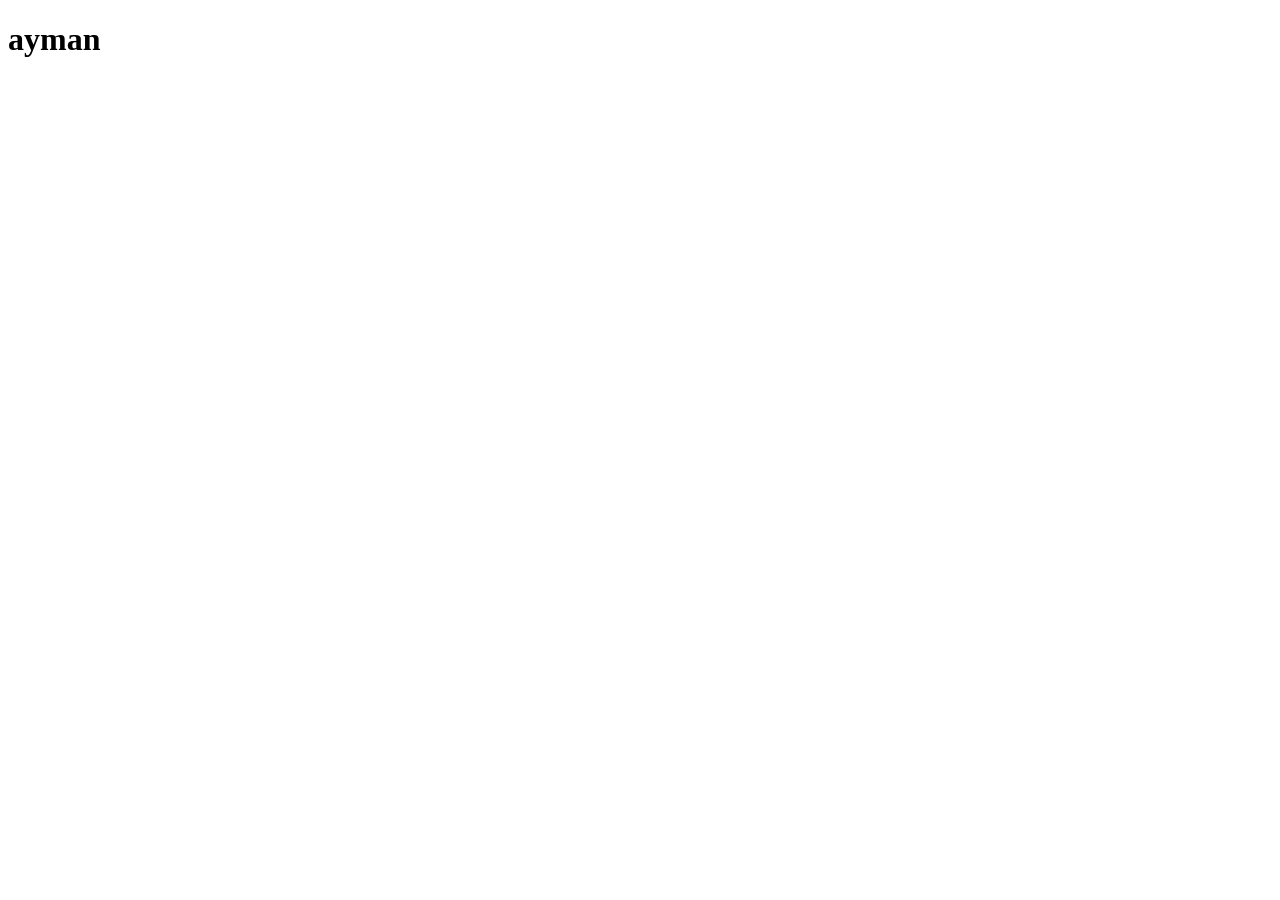
==== index.html @ b2606b6c "first commit" ====
<!DOCTYPE html>
<html lang="en">
<head>
    <meta charset="UTF-8">
    <meta name="viewport" content="width=device-width, initial-scale=1.0">
    <title>DEVCONF</title>
</head>
<body>
    <h1>ayman</h1>
</body>
</html>
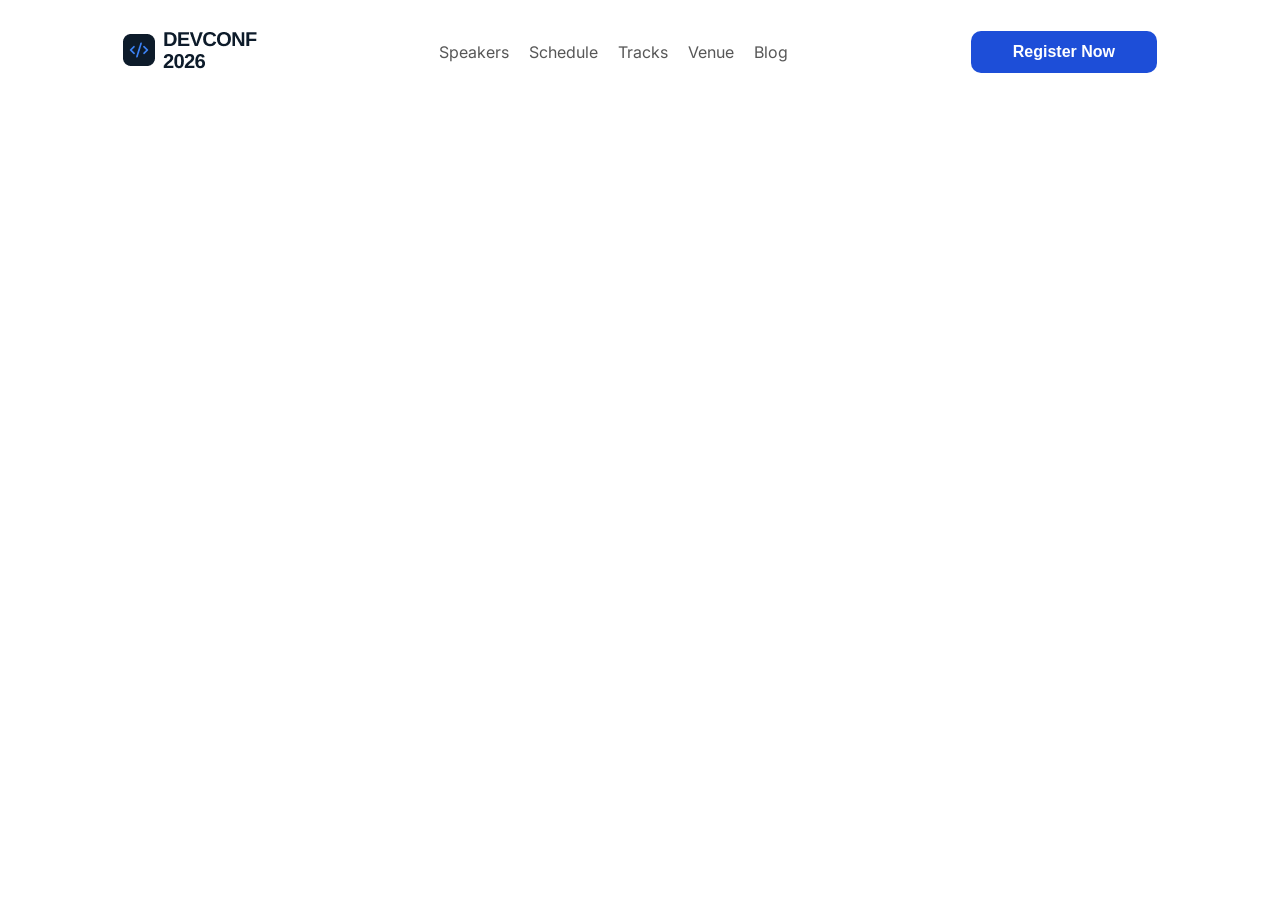
==== commit c53b1130: "completed nav bar" ====
--- a/index.html
+++ b/index.html
@@ -3,9 +3,32 @@
 <head>
     <meta charset="UTF-8">
     <meta name="viewport" content="width=device-width, initial-scale=1.0">
+    <link rel="preconnect" href="https://fonts.googleapis.com">
+    <link rel="preconnect" href="https://fonts.gstatic.com" crossorigin>
+    <link href="https://fonts.googleapis.com/css2?family=Inter:ital,opsz,wght@0,14..32,100..900;1,14..32,100..900&display=swap" rel="stylesheet">
+    <link rel="stylesheet" href="styles.css">
     <title>DEVCONF</title>
 </head>
-<body>
-    <h1>ayman</h1>
+<body class="inter">
+    <header>
+        <!-- Nav bar -->
+        <section>
+            <div class="navbar-size">
+                <div class="nav-logo">
+                    <img src="assets/logo.png" alt="logo">
+                </div>
+                <div class="navbar-options">
+                    <a href="">Speakers</a>
+                    <a href="">Schedule</a>
+                    <a href="">Tracks</a>
+                    <a href="">Venue</a>
+                    <a href="">Blog</a>
+                </div>
+                <div class="">
+                    <button class="register">Register Now</button>
+                </div>
+            </div>
+        </section>
+    </header>
 </body>
 </html>
--- a/styles.css
+++ b/styles.css
@@ -0,0 +1,35 @@
+.inter {
+  font-family: "Inter", sans-serif;
+  font-optical-sizing: auto;
+  font-weight: weight;
+  font-style: normal;
+}
+
+.navbar-size {
+    display: flex;
+    justify-content: space-between;
+    align-items: center;
+    text-align: center;
+    padding: 20px 115px;
+}
+
+.navbar-options{
+    display: flex;
+}
+
+.navbar-options a{
+    text-decoration: none;
+    padding: 0px 10px;
+    color: #575757;
+    font-size: 16px;
+}
+
+.register {
+    background-color: #1D4ED8;
+    padding: 12px 42px;
+    border: none;
+    border-radius: 10px;
+    color: white;
+    font-weight: bold;
+    font-size: 16px;
+}
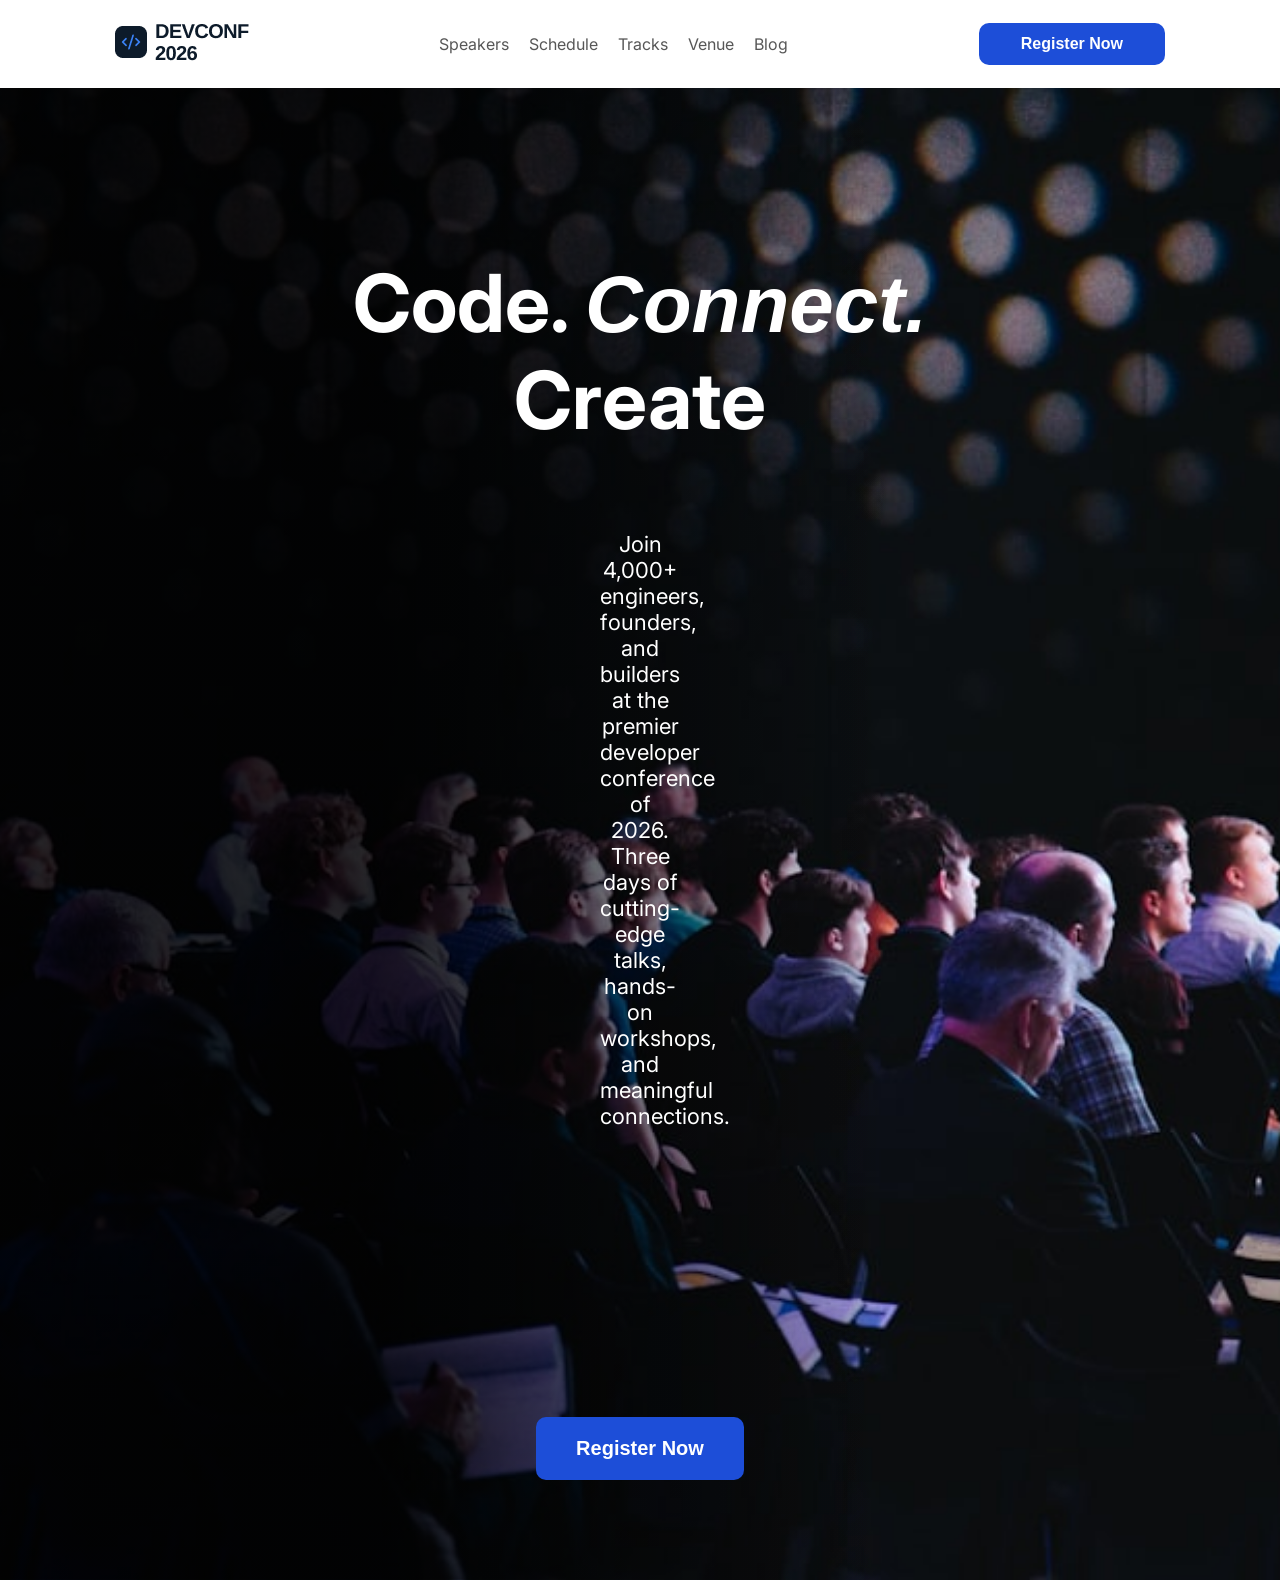
==== commit ecfc30a3: "completed hero section" ====
--- a/index.html
+++ b/index.html
@@ -29,6 +29,17 @@
                 </div>
             </div>
         </section>
+        <!-- Nav bar -->
+
+        <!-- Hero section -->
+        <section class="hero-section">
+            <div class="">
+                <h1 class="hero-title">Code. <span style="font-style: italic;">Connect.</span> Create</h1>
+                <p class="hero-des">Join 4,000+ engineers, founders, and builders at the premier developer conference of 2026. Three days of cutting-edge talks, hands-on workshops, and meaningful connections.</p>
+                <button class="hero-button">Register Now</button>
+            </div>
+        </section>
+        <!-- Hero section -->
     </header>
 </body>
 </html>
--- a/styles.css
+++ b/styles.css
@@ -5,6 +5,17 @@
   font-style: normal;
 }
 
+* {
+    box-sizing: border-box;
+}
+
+body {
+  margin: 0;
+  padding: 0;
+  width: 100%;
+}
+
+/* Nav bar */
 .navbar-size {
     display: flex;
     justify-content: space-between;
@@ -32,4 +43,40 @@
     color: white;
     font-weight: bold;
     font-size: 16px;
-}+}
+/* Nav bar */
+
+/* Hero Section */
+.hero-section {
+    background: linear-gradient(to right,rgba(0, 0, 0, 0.6) 30% , rgba(0, 0 , 0 ,0) 70%),linear-gradient(90deg,rgba(0, 0, 0, 0.6) 30%,rgba(0, 0, 0, 0) 70%), url(/assets/banner.jpg);
+    background-position: center;
+    background-repeat: no-repeat;
+    background-size: cover;
+    text-align: center;
+    padding: 100px 350px;
+}
+
+.hero-title{
+    font-weight: bold;
+    font-size: 80px;
+    color: white;
+}
+
+.hero-des {
+    font-size: 22px;
+    padding: 16px 250px;
+    color: white;
+}
+
+.hero-button{
+    margin-top: 250px;
+    padding: 20px 40px;
+    background-color: #1D4ED8;
+    border: none;
+    border-radius: 10px;
+    color: white;
+    font-weight: bold;
+    font-size: 20px;
+}
+
+/* Hero Section */
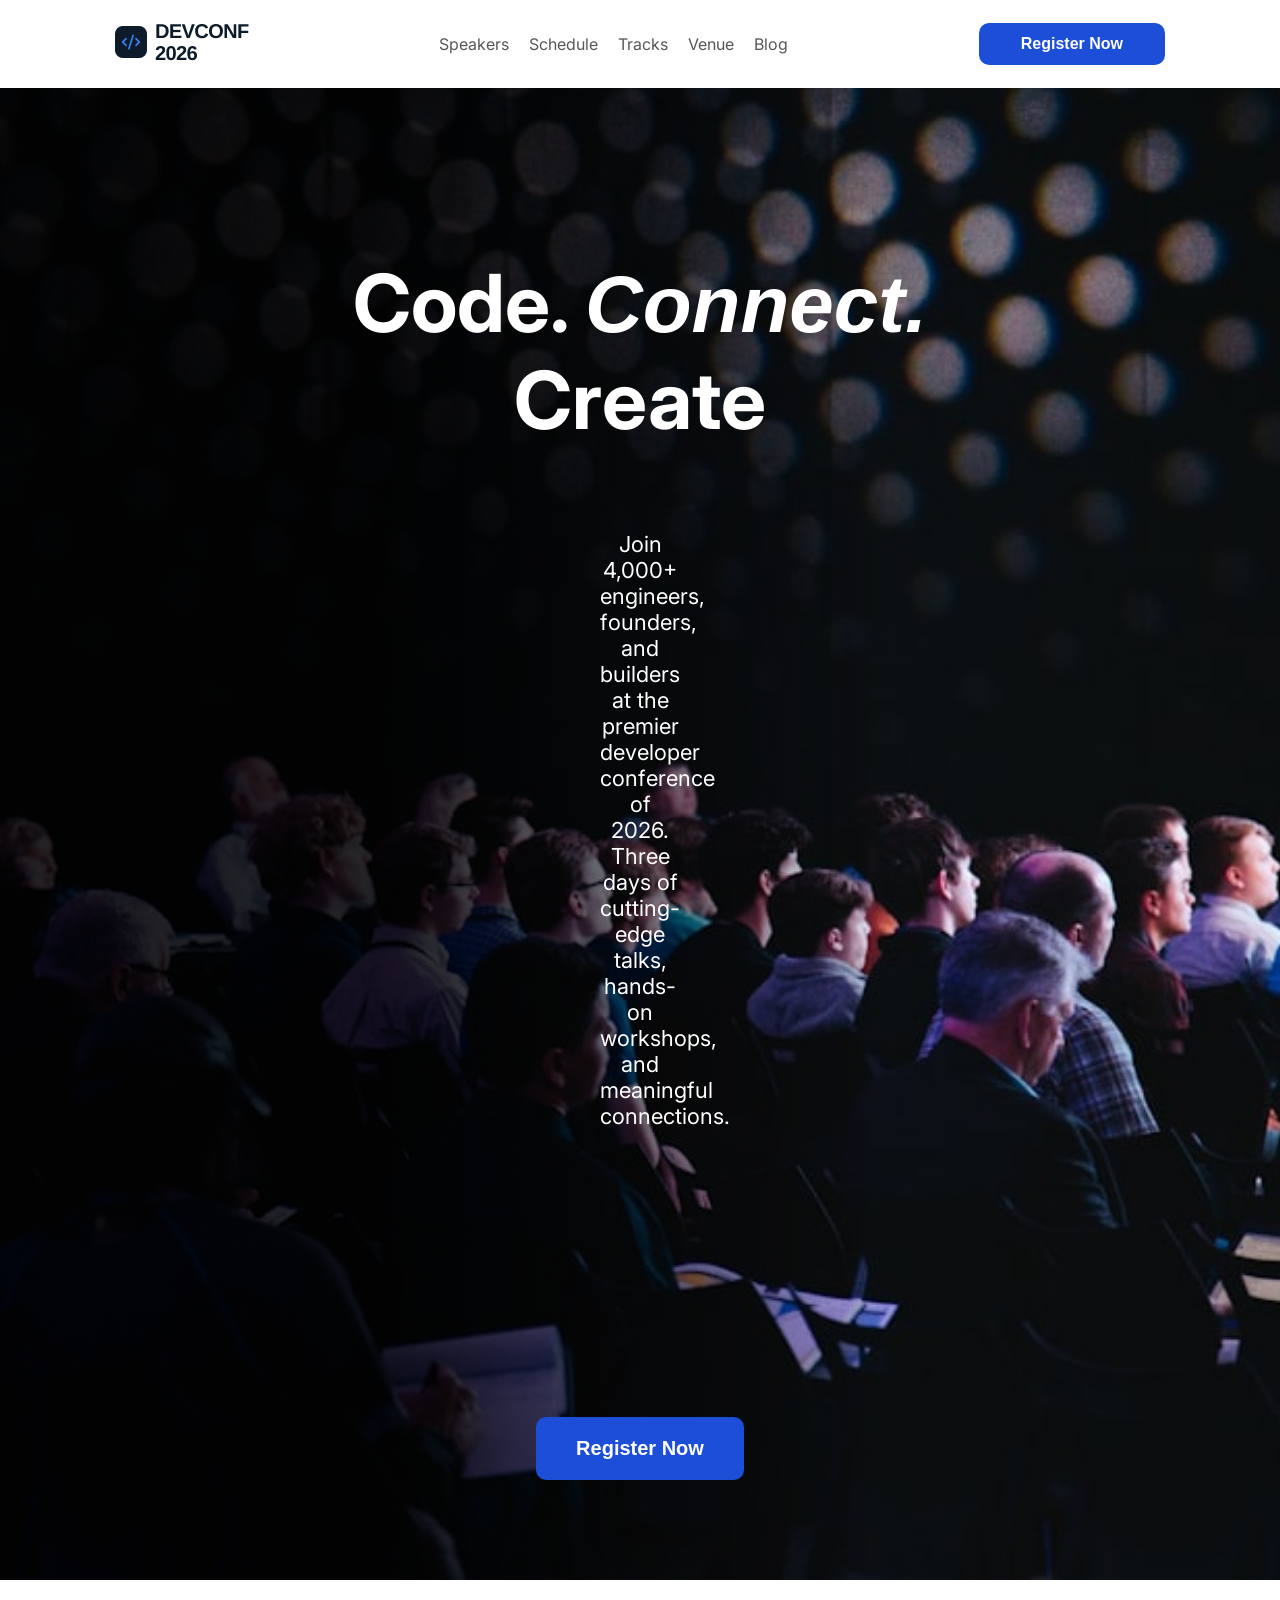
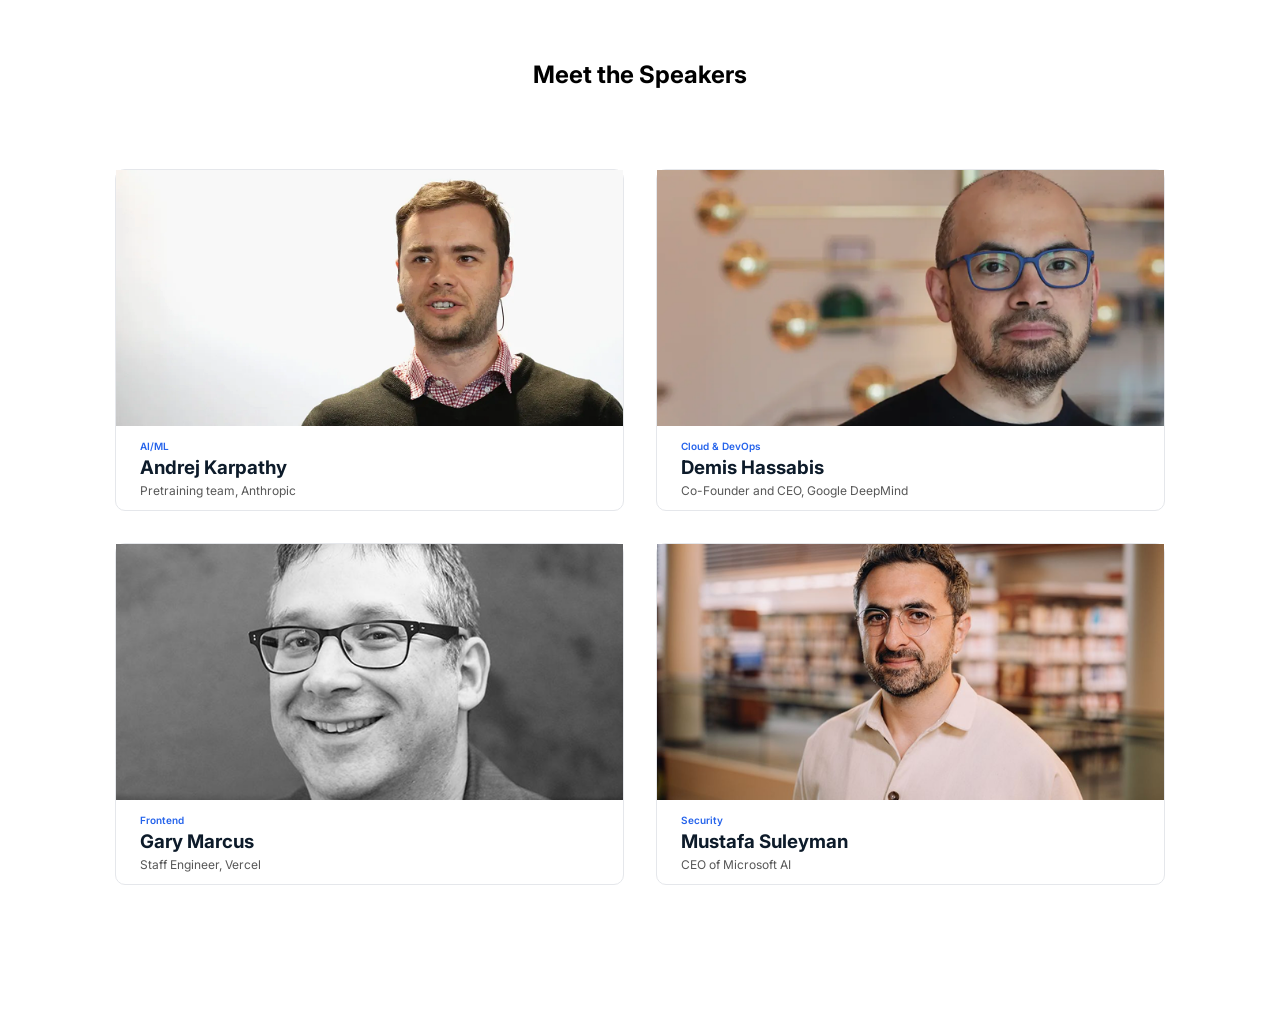
==== commit c36d3d89: "completed speaker card section" ====
--- a/index.html
+++ b/index.html
@@ -41,5 +41,51 @@
         </section>
         <!-- Hero section -->
     </header>
+
+    <main>
+        <!-- Speaker section -->
+        <section class="speaker-section">
+            <h1 class="speaker-title">Meet the Speakers</h1>
+            <div class="speaker-cards">
+                <div class="speaker-card">
+                    <div class="speaker-img"><img src="assets/andrej.png" alt="">
+                    </div>
+                    <div class="speaker-card-info">
+                        <p class="job-title">AI/ML</p>
+                        <h3 class="speaker-name">Andrej Karpathy</h3>
+                        <p class="job-des">Pretraining team, Anthropic</p>
+                    </div>
+                </div>
+                <div class="speaker-card">
+                    <div class="speaker-img"><img src="assets/demis.png" alt="">
+                    </div>
+                    <div class="speaker-card-info">
+                        <p class="job-title">Cloud & DevOps</p>
+                        <h3 class="speaker-name">Demis Hassabis</h3>
+                        <p class="job-des">Co-Founder and CEO, Google DeepMind</p>
+                    </div>
+                </div>
+                <div class="speaker-card">
+                    <div class="speaker-img"><img src="assets/gary.png" alt="">
+                    </div>
+                    <div class="speaker-card-info">
+                        <p class="job-title">Frontend</p>
+                        <h3 class="speaker-name">Gary Marcus</h3>
+                        <p class="job-des">Staff Engineer, Vercel</p>
+                    </div>
+                </div>
+                <div class="speaker-card">
+                    <div class="speaker-img"><img src="assets/mustafa.png" alt="">
+                    </div>
+                    <div class="speaker-card-info">
+                        <p class="job-title">Security</p>
+                        <h3 class="speaker-name">Mustafa Suleyman</h3>
+                        <p class="job-des">CEO of Microsoft AI</p>
+                    </div>
+                </div>
+            </div>
+        </section>
+        <!-- Speaker section -->
+    </main>
 </body>
 </html>
--- a/styles.css
+++ b/styles.css
@@ -78,5 +78,57 @@
     font-weight: bold;
     font-size: 20px;
 }
+/* Hero Section */
 
-/* Hero Section */+/* Speaker Section */
+.speaker-section {
+    padding: 0 55px;
+    margin-bottom: 130px;
+}
+
+.speaker-title{
+    text-align: center;
+    margin: 80px 0px;
+}
+
+.speaker-cards {
+    padding: 0 60px;
+    display: grid;
+    grid-template-columns: repeat(2, minmax(0,3fr));
+    gap: 32px;
+}
+
+.speaker-card {
+    border-radius: 10px;
+    border: 1px solid #E5E7EB;
+}
+
+.speaker-img img {
+    width: 100%;
+}
+
+.speaker-card-info {
+    padding-left: 24px;
+    margin-bottom: 12px;
+}
+
+.job-title {
+    margin-bottom: 0;
+    color: #2563EB;
+    font-size: 10px;
+    font-weight: 600;
+}
+
+.speaker-name {
+    color: #0D1B2A;
+    margin: 4px 0;
+}
+
+.job-des{
+    margin: 0;
+    color: #575757;
+    font-size: 12px;
+}
+
+
+/* Speaker Section */
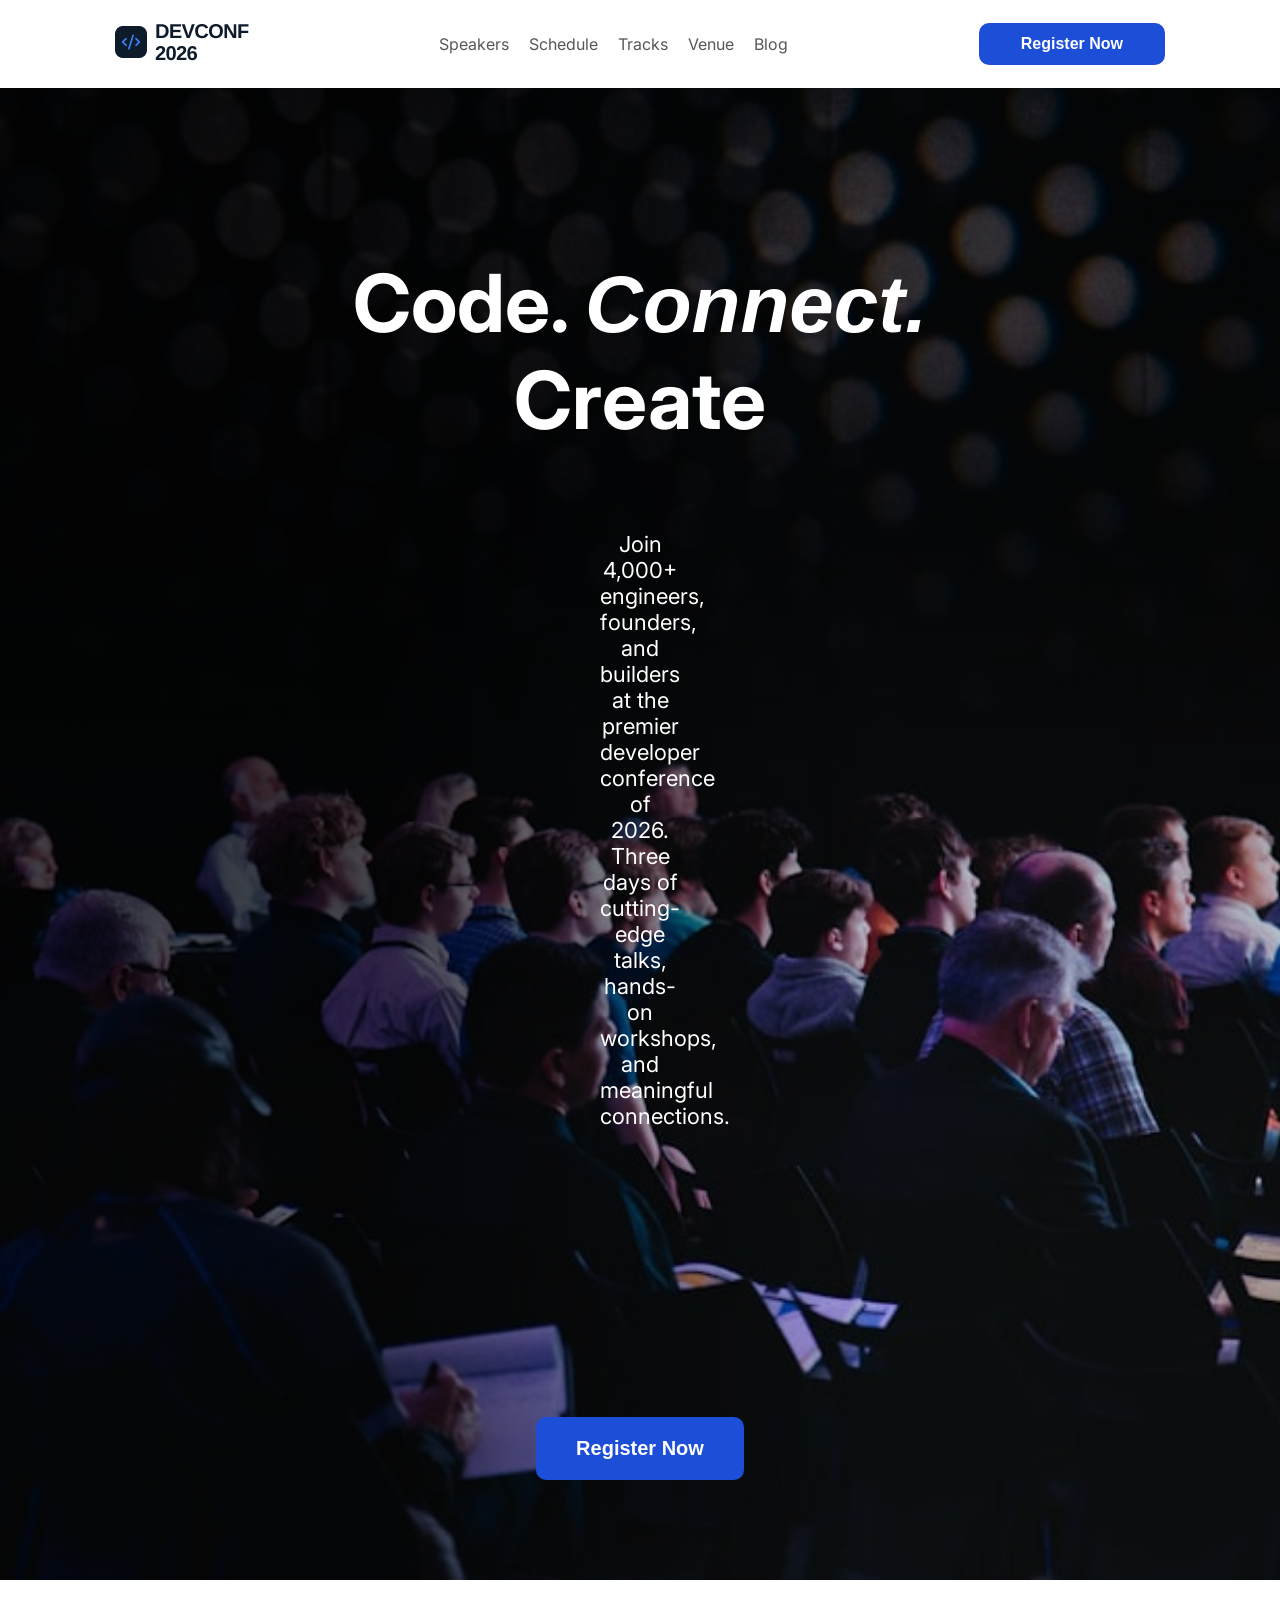
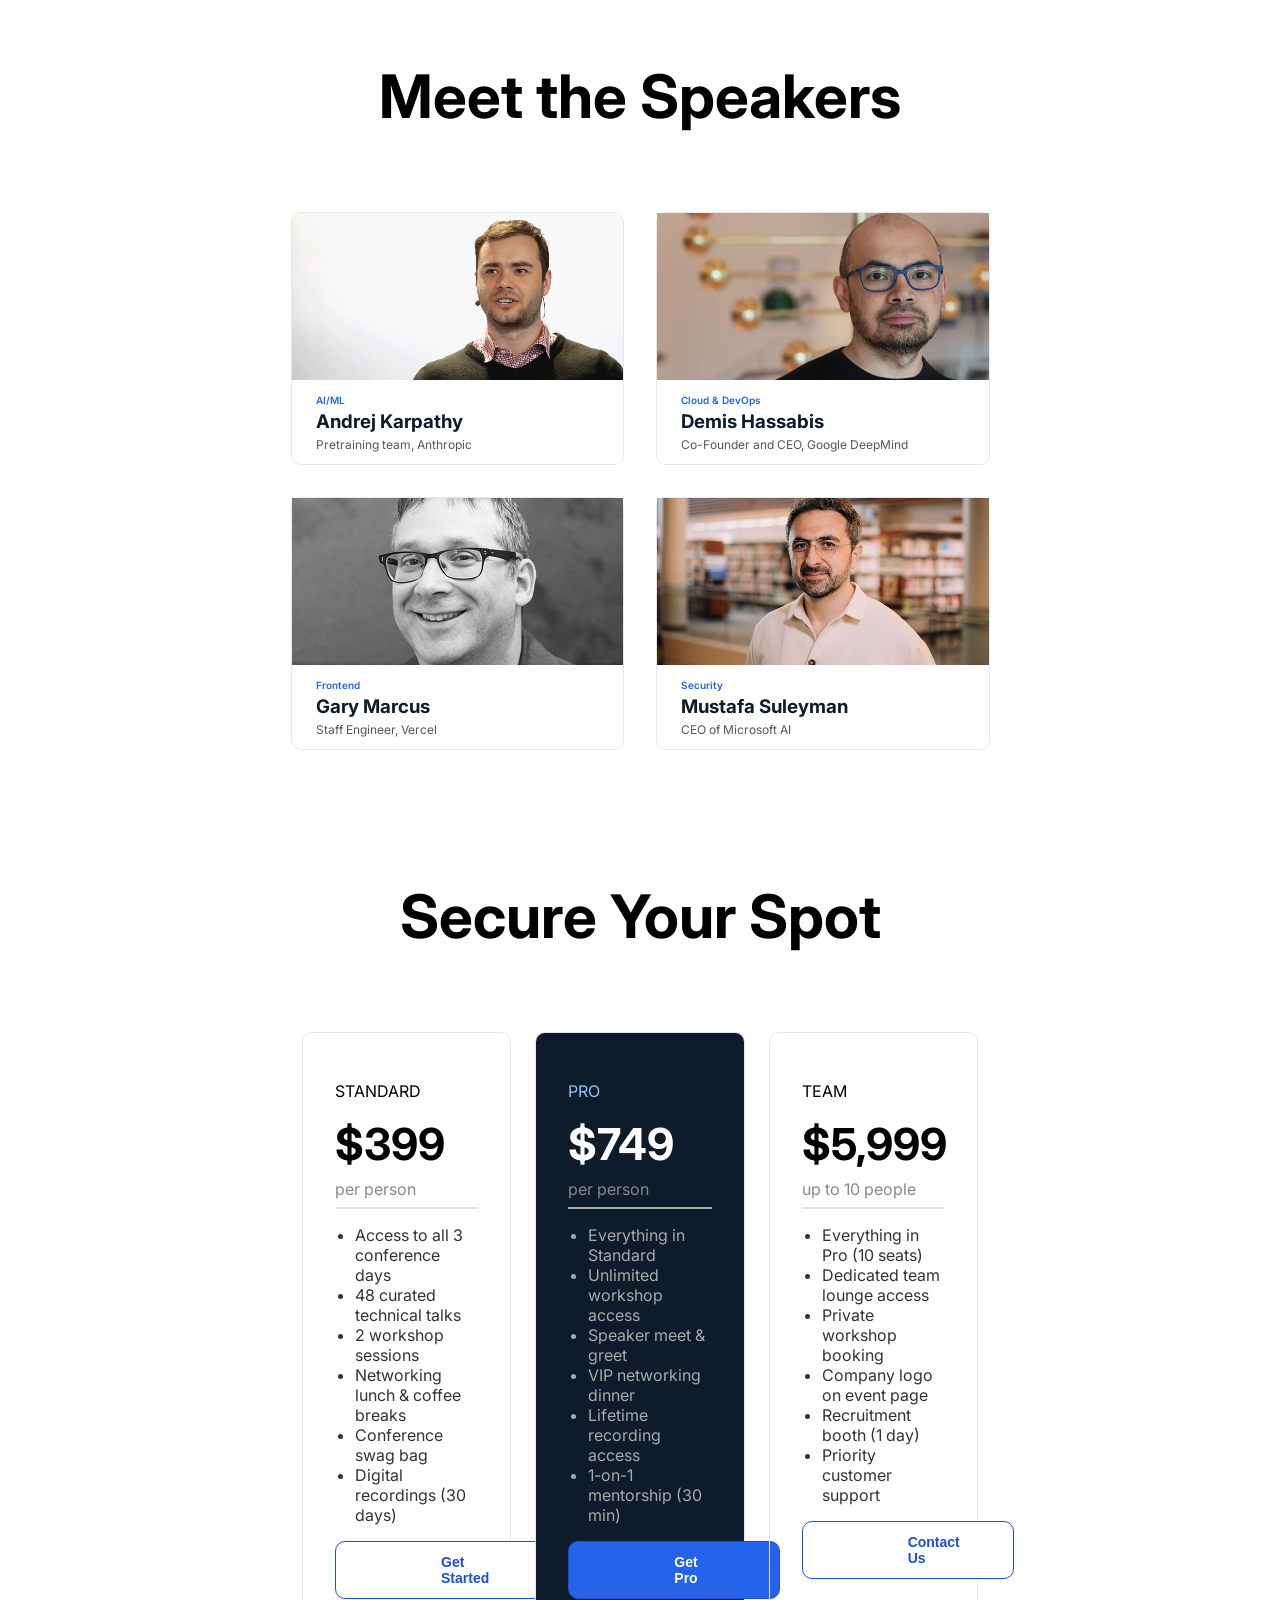
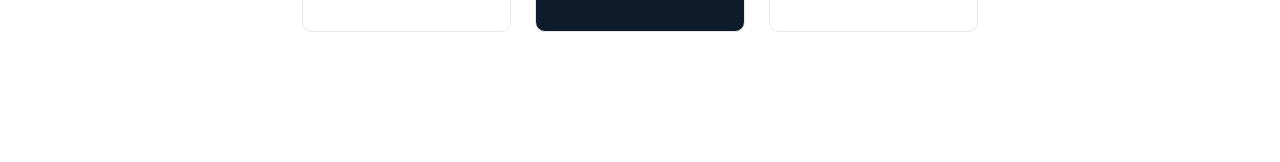
==== commit dd1773c8: "added package card" ====
--- a/index.html
+++ b/index.html
@@ -86,6 +86,60 @@
             </div>
         </section>
         <!-- Speaker section -->
+
+        <!-- Package section -->
+        <section class="package-section">
+            <h1 class="package-title">Secure Your Spot</h1>
+            <div class="package-cards">
+                <div class="package-card">
+                    <p class="package-card-title">STANDARD</p>
+                    <h2 class="package-price">$399</h2>
+                    <p class="person">per person</p>
+                    <hr style="border:1px solid #E5E7EB;">
+                    <ol class="package-list" style="padding-left: 20px;">
+                        <li>Access to all 3 conference days</li>
+                        <li>48 curated technical talks</li>
+                        <li>2 workshop sessions</li>
+                        <li>Networking lunch & coffee breaks</li>
+                        <li>Conference swag bag</li>
+                        <li>Digital recordings (30 days)</li>
+                    </ol>
+                    <button class="card-button">Get Started</button>
+                </div>
+                <div class="package-card" style="background-color: #0D1B2A;">
+                    <p class="package-card-title" style="color: #93C5FD;">PRO</p>
+                    <h2 class="package-price" style="color: white;">$749</h2>
+                    <p class="person">per person</p>
+                    <hr style="border:1px solid #aaaaaa;">
+                    <ol class="package-list" style="color: #aaaaaa; padding-left: 20px;">
+                        <li>Everything in Standard</li>
+                        <li>Unlimited workshop access</li>
+                        <li>Speaker meet & greet</li>
+                        <li>VIP networking dinner</li>
+                        <li>Lifetime recording access</li>
+                        <li>1-on-1 mentorship (30 min)</li>
+                    </ol>
+                    <button class="card-button" style="background-color: #2563EB; color: white;">Get Pro</button>
+                </div>
+                <div class="package-card">
+                    <p class="package-card-title">TEAM</p>
+                    <h2 class="package-price">$5,999</h2>
+                    <p class="person">up to 10 people</p>
+                    <hr style="border:1px solid #E5E7EB;">
+                    <ol class="package-list" style="padding-left: 20px;">
+                        <li>Everything in Pro (10 seats)</li>
+                        <li>Dedicated team lounge access</li>
+                        <li>Private workshop booking</li>
+                        <li>Company logo on event page</li>
+                        <li>Recruitment booth (1 day)</li>
+                        <li>Priority customer support</li>
+                    </ol>
+                    <button class="card-button">Contact Us</button>
+                </div>
+            </div>
+        </section>
+        
+        <!-- Package section -->
     </main>
 </body>
 </html>
--- a/styles.css
+++ b/styles.css
@@ -48,7 +48,8 @@
 
 /* Hero Section */
 .hero-section {
-    background: linear-gradient(to right,rgba(0, 0, 0, 0.6) 30% , rgba(0, 0 , 0 ,0) 70%),linear-gradient(90deg,rgba(0, 0, 0, 0.6) 30%,rgba(0, 0, 0, 0) 70%), url(/assets/banner.jpg);
+    background: linear-gradient(to right,rgba(0, 0, 0, 0.6) 30% , rgba(0, 0 , 0 ,0) 70%),linear-gradient(to bottom,rgba(0, 0, 0, 0.6) 30%,rgba(0, 0, 0, 0) 70%),
+    url("./assets/banner.jpg");
     background-position: center;
     background-repeat: no-repeat;
     background-size: cover;
@@ -86,16 +87,20 @@
     margin-bottom: 130px;
 }
 
-.speaker-title{
+.speaker-title , .package-title{
+    font-size: 60px;
     text-align: center;
     margin: 80px 0px;
 }
 
 .speaker-cards {
+    margin: 0 auto;
     padding: 0 60px;
     display: grid;
-    grid-template-columns: repeat(2, minmax(0,3fr));
+    grid-template-columns: repeat(2, minmax(0,1fr));
     gap: 32px;
+    width: 100%;
+    max-width: 70%;
 }
 
 .speaker-card {
@@ -129,6 +134,51 @@
     color: #575757;
     font-size: 12px;
 }
+/* Speaker Section */
 
+/* Package Section */
+.package-section{
+    margin-bottom: 130px;
+}
+.package-cards {
+    display: grid;
+    grid-template-columns: repeat(3, minmax(0,1fr));
+    width: 100%;
+    max-width: 70%;
+    padding: 0 110px;
+    margin: 0 auto;
+    gap: 24px;
+}
+.package-card {
+    padding: 32px;
+    border: 1px solid #E5E7EB;
+    border-radius: 10px;
+}
+.package-list {
+    color: #333333;
+    list-style: disc;
+}
 
-/* Speaker Section */+.person {
+    color: #888888;
+    font-size: 16px;
+    margin: 8px 0;
+}
+
+.package-price {
+    font-size: 44px;
+    font-weight: bold;
+    margin: 0;
+}
+
+.card-button {
+    padding: 12px 105px;
+    font-weight: bold;
+    font-size: 14px;
+    background-color: white;
+    border: 1px solid #1D4ED8;
+    border-radius: 10px;
+    color: #1D4ED8;
+    width: 100%;
+}
+/* Package Section */
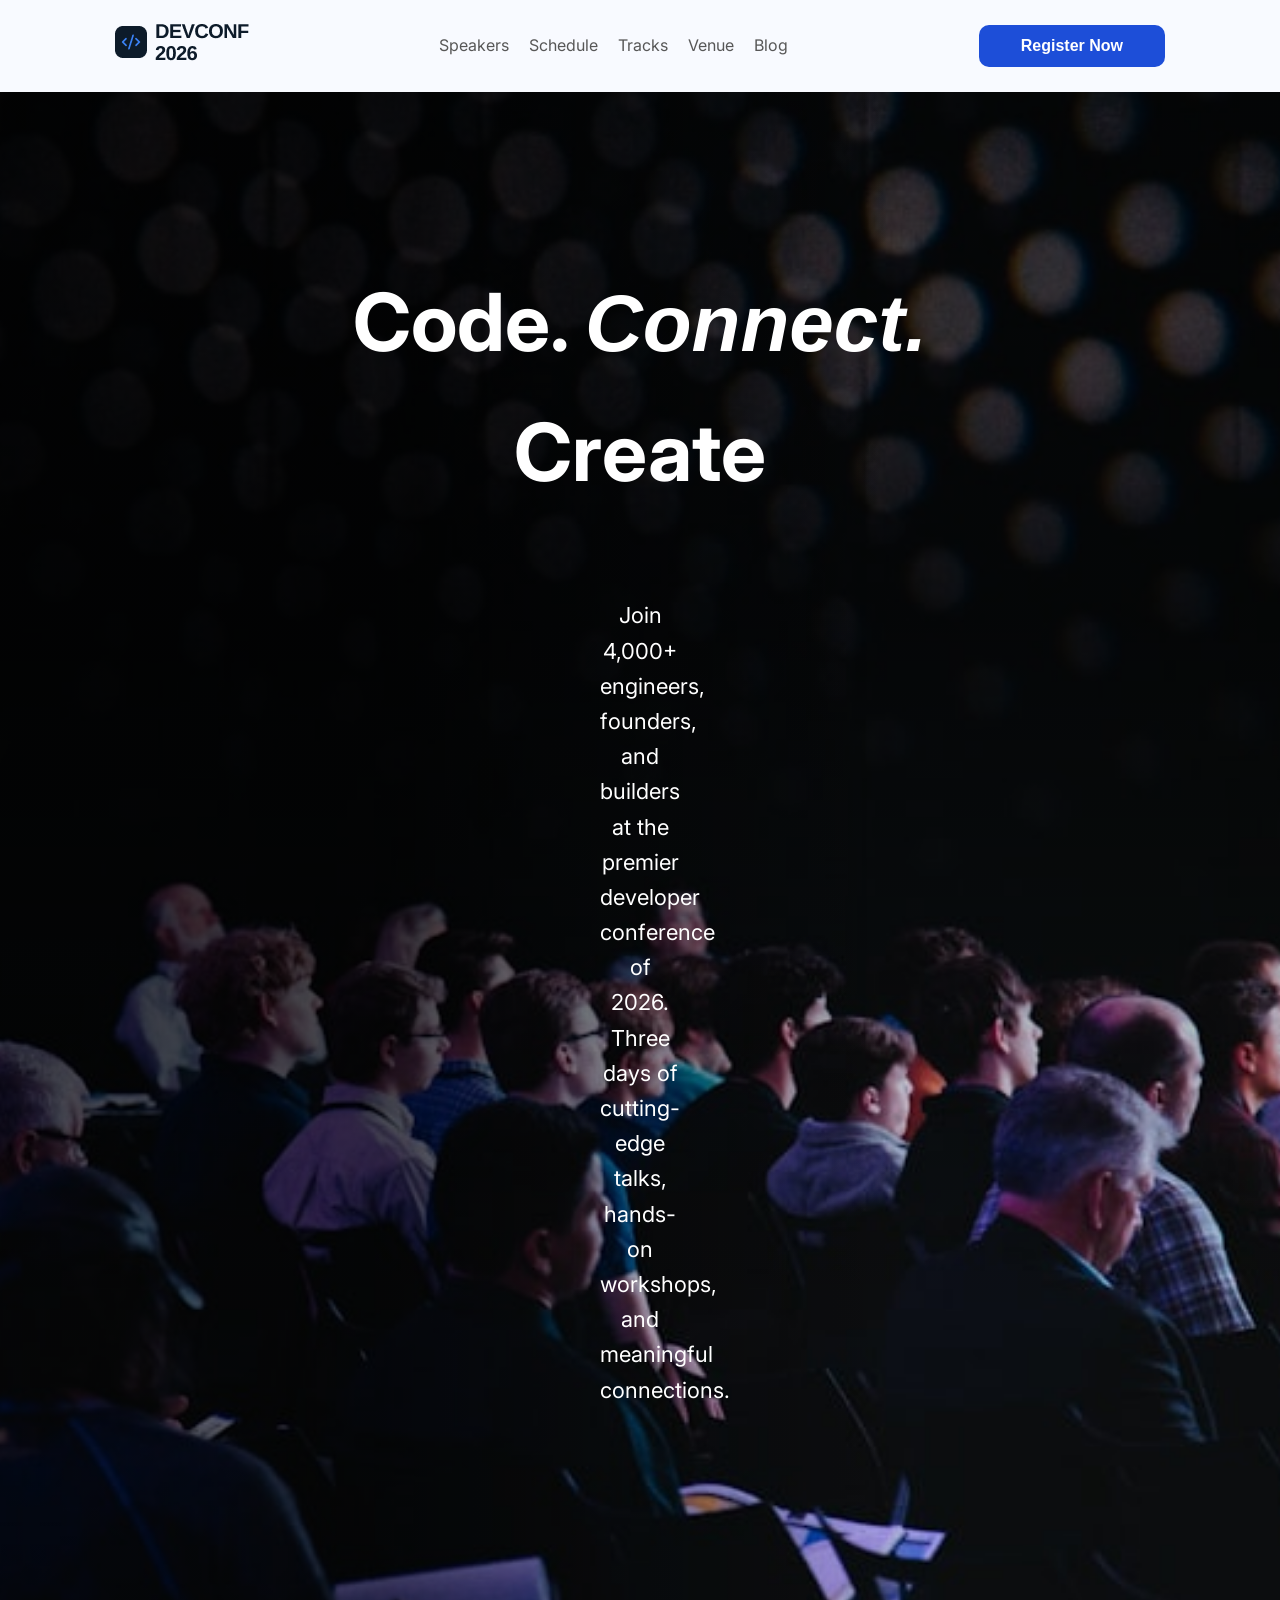
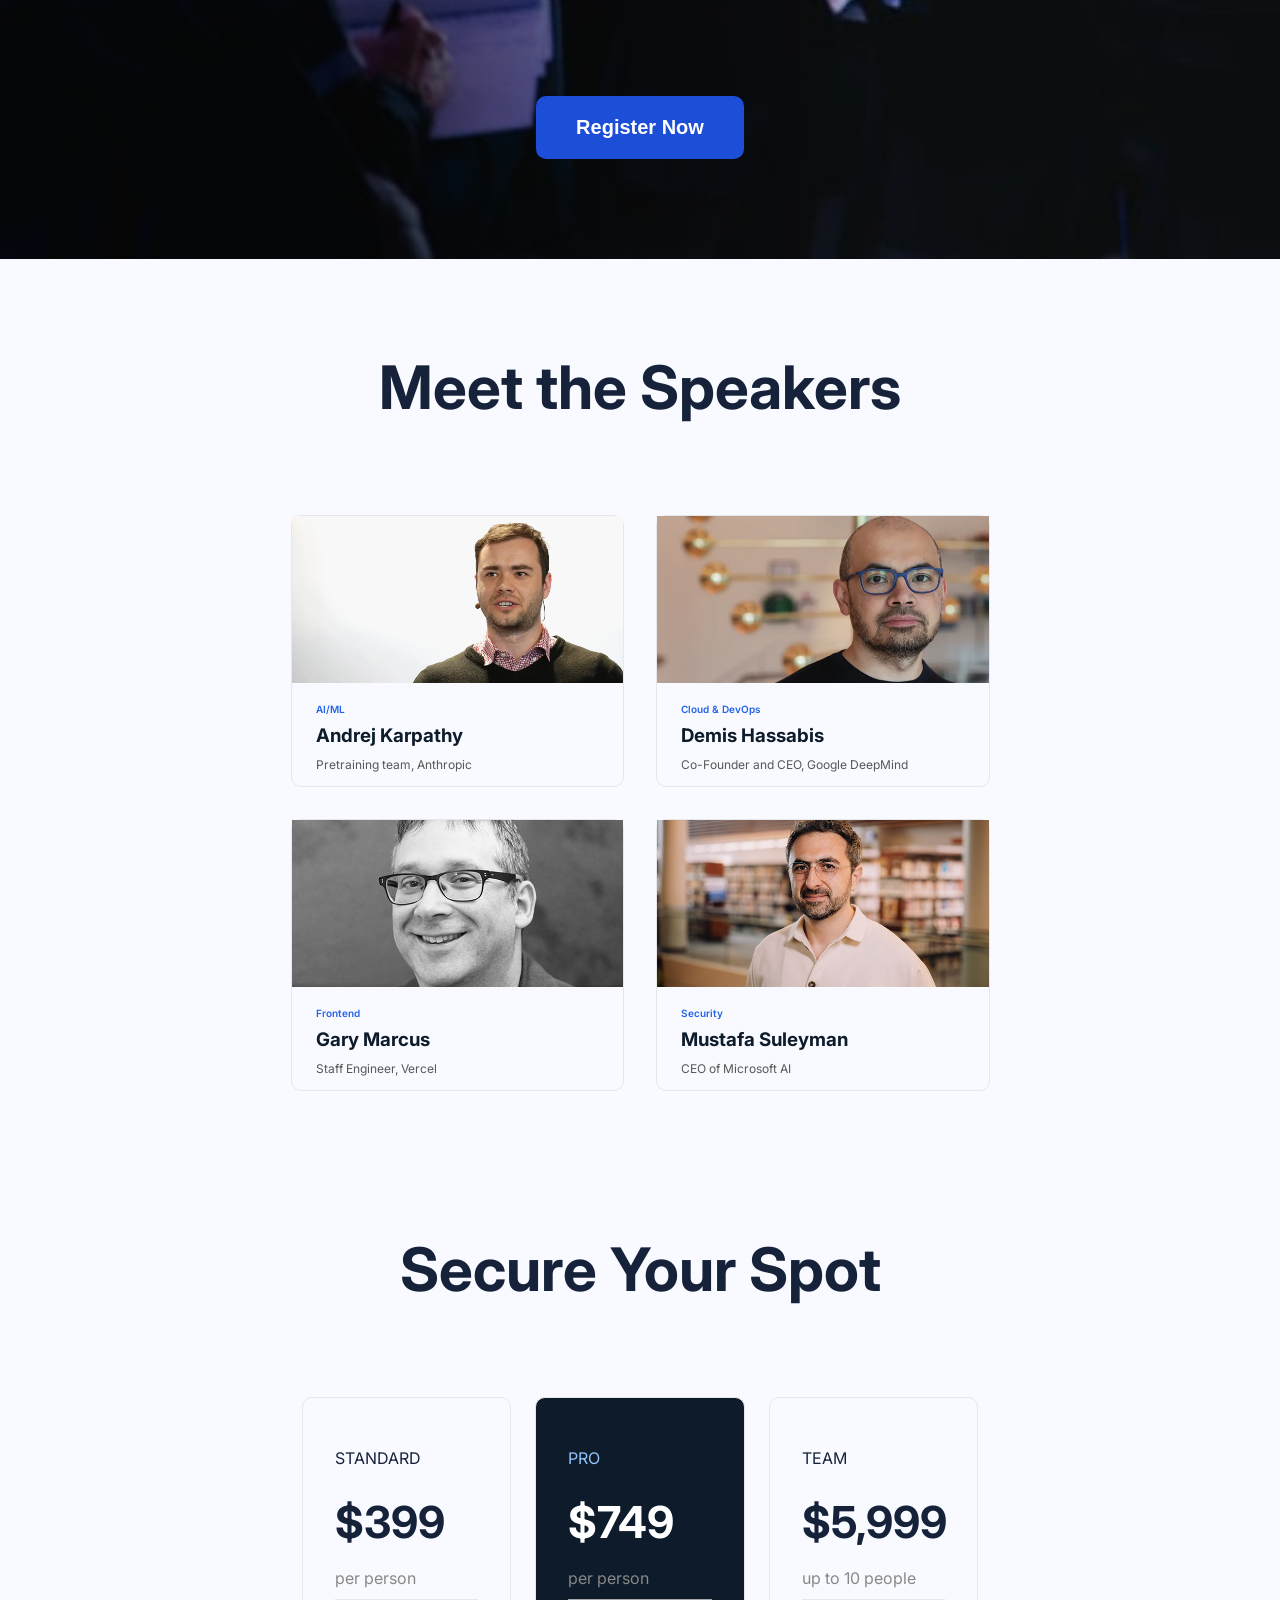
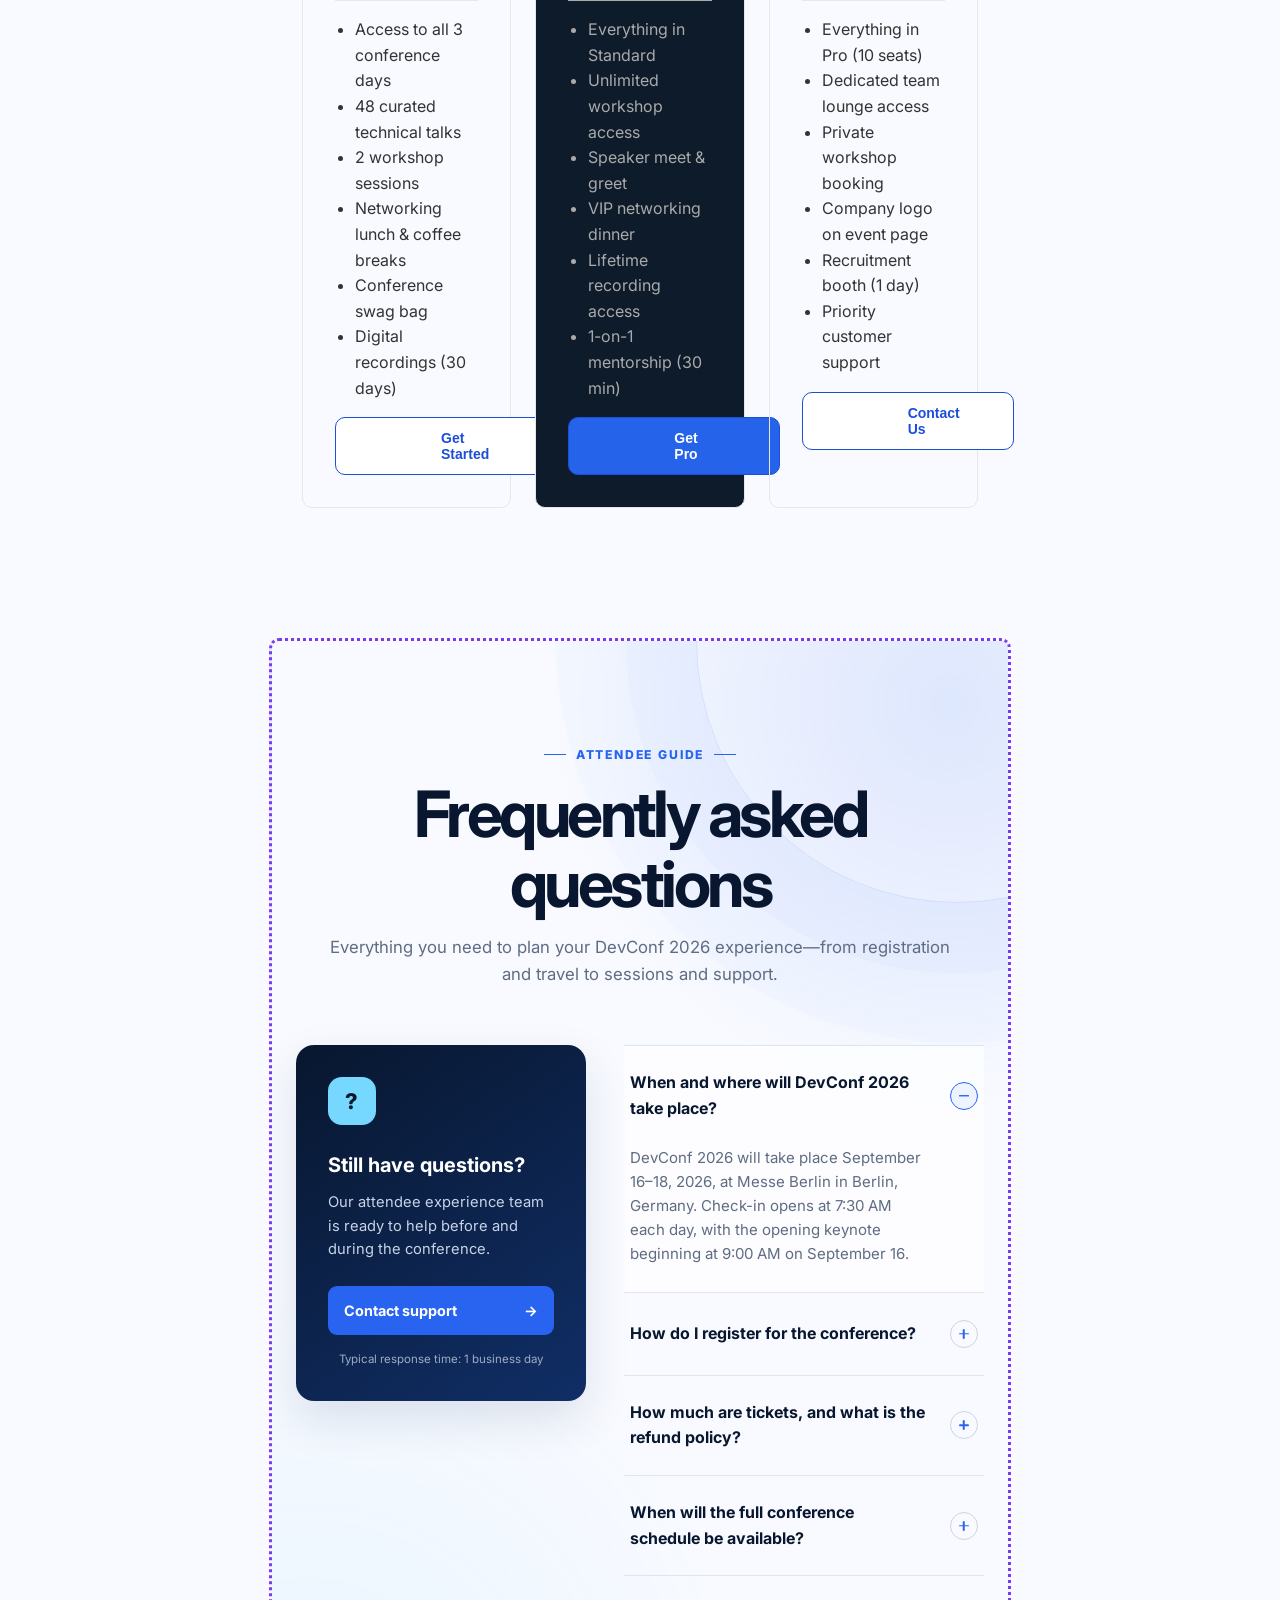
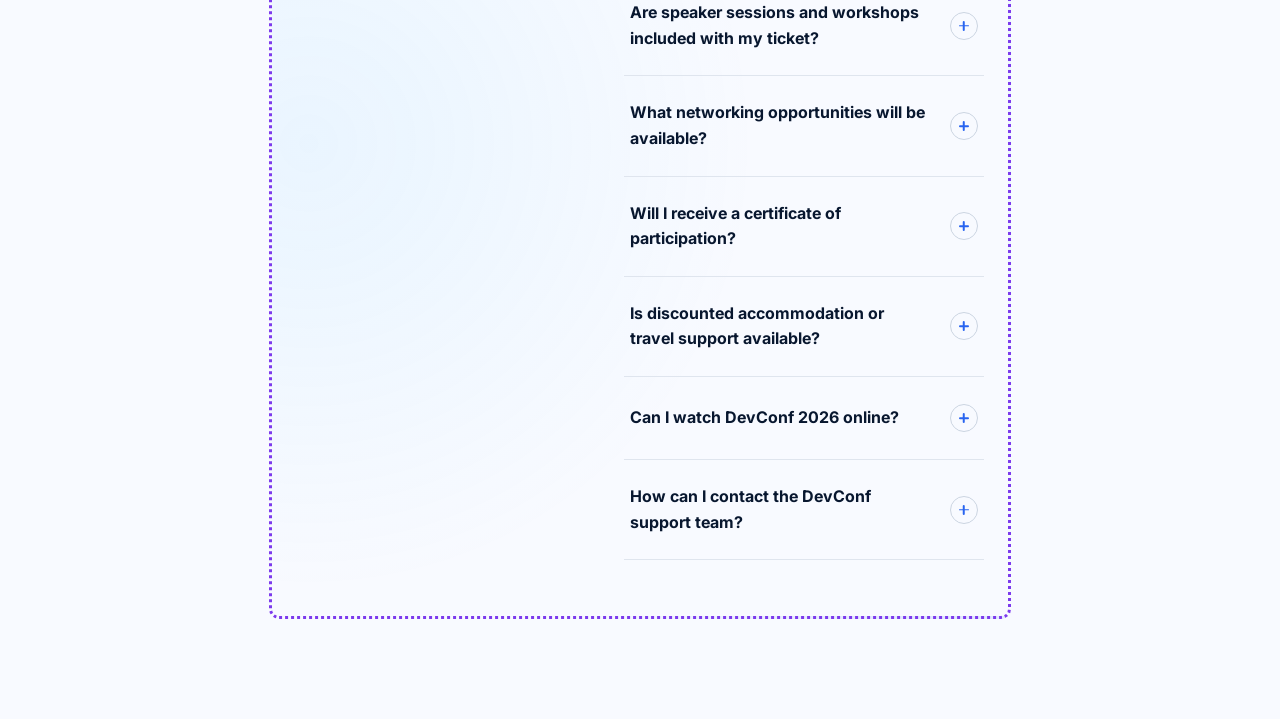
==== commit dbd33c03: "Added FAQ section" ====
--- a/index.html
+++ b/index.html
@@ -140,6 +140,80 @@
         </section>
         
         <!-- Package section -->
+
+        <!-- FAQ section -->
+   <section class="faq-section" aria-labelledby="faq-title">
+      <div class="faq-shell">
+        <header class="faq-header">
+          <span class="eyebrow">ATTENDEE GUIDE</span>
+          <h1 id="faq-title">Frequently asked questions</h1>
+          <p>Everything you need to plan your DevConf 2026 experience—from registration and travel to sessions and support.</p>
+        </header>
+
+        <div class="faq-grid">
+          <aside class="support-card" aria-label="Conference support">
+            <div class="support-icon" aria-hidden="true">?</div>
+            <h2>Still have questions?</h2>
+            <p>Our attendee experience team is ready to help before and during the conference.</p>
+            <a href="mailto:support@devconf2026.com">Contact support <span aria-hidden="true">→</span></a>
+            <span class="response-time">Typical response time: 1 business day</span>
+          </aside>
+
+          <div class="faq-list">
+            <details open>
+              <summary>When and where will DevConf 2026 take place?<span class="toggle" aria-hidden="true"></span></summary>
+              <div class="answer"><p>DevConf 2026 will take place September 16–18, 2026, at Messe Berlin in Berlin, Germany. Check-in opens at 7:30 AM each day, with the opening keynote beginning at 9:00 AM on September 16.</p></div>
+            </details>
+
+            <details>
+              <summary>How do I register for the conference?<span class="toggle" aria-hidden="true"></span></summary>
+              <div class="answer"><p>Register online through the official DevConf 2026 website and choose your preferred pass and optional workshops. After payment, you’ll receive a confirmation email with your digital ticket and attendee portal access.</p></div>
+            </details>
+
+            <details>
+              <summary>How much are tickets, and what is the refund policy?<span class="toggle" aria-hidden="true"></span></summary>
+              <div class="answer"><p>Early-bird passes start at €399, standard passes at €549, and team discounts are available for five or more attendees. Refund requests received by July 31, 2026, are eligible for a refund minus a €40 processing fee; tickets may also be transferred until September 1.</p></div>
+            </details>
+
+            <details>
+              <summary>When will the full conference schedule be available?<span class="toggle" aria-hidden="true"></span></summary>
+              <div class="answer"><p>The complete agenda will be published in June 2026 and updated in the attendee portal and mobile app. You’ll be able to build a personal schedule and receive alerts if session details change.</p></div>
+            </details>
+
+            <details>
+              <summary>Are speaker sessions and workshops included with my ticket?<span class="toggle" aria-hidden="true"></span></summary>
+              <div class="answer"><p>Keynotes and breakout sessions are included with every conference pass. Hands-on workshops have limited capacity and may require a separate ticket, so advance booking is recommended.</p></div>
+            </details>
+
+            <details>
+              <summary>What networking opportunities will be available?<span class="toggle" aria-hidden="true"></span></summary>
+              <div class="answer"><p>Attendees can join topic-based meetups, mentor hours, community lounges, the welcome reception, and facilitated networking sessions. The event app also supports opt-in attendee matching and one-to-one meeting requests.</p></div>
+            </details>
+
+            <details>
+              <summary>Will I receive a certificate of participation?<span class="toggle" aria-hidden="true"></span></summary>
+              <div class="answer"><p>Yes. Verified attendees will receive a digital certificate by email within seven business days after the conference, and workshop completion badges will be issued separately where applicable.</p></div>
+            </details>
+
+            <details>
+              <summary>Is discounted accommodation or travel support available?<span class="toggle" aria-hidden="true"></span></summary>
+              <div class="answer"><p>DevConf has secured preferential rates at partner hotels near Messe Berlin, available through the attendee portal while rooms last. The travel guide also includes public transit directions, visa invitation letter requests, and accessibility information.</p></div>
+            </details>
+
+            <details>
+              <summary>Can I watch DevConf 2026 online?<span class="toggle" aria-hidden="true"></span></summary>
+              <div class="answer"><p>Keynotes and selected sessions will be streamed live for virtual pass holders, with recordings available on demand for 90 days. Workshops and some speaker sessions may remain in-person only due to licensing or participation requirements.</p></div>
+            </details>
+
+            <details>
+              <summary>How can I contact the DevConf support team?<span class="toggle" aria-hidden="true"></span></summary>
+              <div class="answer"><p>Email <a href="mailto:support@devconf2026.com">support@devconf2026.com</a> or use live chat in the attendee portal, Monday–Friday, 9:00 AM–6:00 PM CET. During the event, visit the Help Desk in the main entrance hall for immediate assistance.</p></div>
+            </details>
+          </div>
+        </div>
+      </div>
+    </section>
+        <!-- FAQ section -->
     </main>
 </body>
 </html>
--- a/styles.css
+++ b/styles.css
@@ -181,4 +181,257 @@
     color: #1D4ED8;
     width: 100%;
 }
-/* Package Section */+/* Package Section */
+
+/* FAQ section */
+.faq-section {
+    margin: 0 auto;
+    width: 58%;
+    max-width: 100%;
+    margin-bottom: 100px;
+    border:dotted;
+    border-color: #7C3AED;
+    border-radius: 10px;
+}
+:root {
+  --navy: #08172f;
+  --blue: #2864f0;
+  --blue-dark: #174dcc;
+  --blue-soft: #edf3ff;
+  --text: #16223a;
+  --muted: #5f6c82;
+  --line: #dfe5ee;
+  --white: #ffffff;
+  --shadow: 0 18px 45px rgba(21, 46, 91, 0.12);
+}
+
+* { box-sizing: border-box; }
+
+body {
+  margin: 0;
+  color: var(--text);
+  background: #f8faff;
+  font-family: "Inter", system-ui, -apple-system, BlinkMacSystemFont, "Segoe UI", sans-serif;
+  line-height: 1.6;
+}
+
+a { color: inherit; }
+
+.faq-section {
+  position: relative;
+  min-height: 100vh;
+  padding: 96px 24px 56px;
+  overflow: hidden;
+  background:
+    radial-gradient(circle at 92% 4%, rgba(40, 100, 240, 0.13), transparent 25rem),
+    radial-gradient(circle at 5% 70%, rgba(84, 199, 255, 0.09), transparent 28rem),
+    #f8faff;
+}
+
+.faq-section::before {
+  position: absolute;
+  top: -260px;
+  right: -210px;
+  width: 520px;
+  height: 520px;
+  border: 1px solid rgba(40, 100, 240, 0.13);
+  border-radius: 50%;
+  box-shadow: 0 0 0 70px rgba(40, 100, 240, 0.025), 0 0 0 140px rgba(40, 100, 240, 0.02);
+  content: "";
+}
+
+.faq-shell {
+  position: relative;
+  z-index: 1;
+  width: min(1180px, 100%);
+  margin: 0 auto;
+}
+
+.faq-header {
+  width: min(760px, 100%);
+  margin: 0 auto 58px;
+  text-align: center;
+}
+
+.eyebrow {
+  display: inline-flex;
+  align-items: center;
+  gap: 10px;
+  color: var(--blue);
+  font-size: 0.76rem;
+  font-weight: 800;
+  letter-spacing: 0.15em;
+}
+
+.eyebrow::before,
+.eyebrow::after {
+  width: 22px;
+  height: 1px;
+  background: currentColor;
+  content: "";
+}
+
+.faq-header h1 {
+  margin: 15px 0 16px;
+  color: var(--navy);
+  font-size: clamp(2.3rem, 5vw, 4.25rem);
+  line-height: 1.08;
+  letter-spacing: -0.055em;
+}
+
+.faq-header p {
+  max-width: 650px;
+  margin: 0 auto;
+  color: var(--muted);
+  font-size: 1.05rem;
+}
+
+.faq-grid {
+  display: grid;
+  grid-template-columns: 290px minmax(0, 1fr);
+  gap: 38px;
+  align-items: start;
+}
+
+.support-card {
+  position: sticky;
+  top: 28px;
+  padding: 32px;
+  color: var(--white);
+  background: linear-gradient(145deg, var(--navy), #102e66);
+  border-radius: 18px;
+  box-shadow: var(--shadow);
+}
+
+.support-icon {
+  display: grid;
+  width: 48px;
+  height: 48px;
+  margin-bottom: 24px;
+  place-items: center;
+  color: var(--navy);
+  background: #76d7ff;
+  border-radius: 14px;
+  font-size: 1.35rem;
+  font-weight: 800;
+}
+
+.support-card h2 { margin: 0 0 10px; font-size: 1.25rem; }
+.support-card p { margin: 0 0 24px; color: #c7d3e7; font-size: 0.92rem; }
+
+.support-card a {
+  display: flex;
+  justify-content: space-between;
+  align-items: center;
+  padding: 13px 16px;
+  background: var(--blue);
+  border-radius: 9px;
+  font-size: 0.9rem;
+  font-weight: 700;
+  text-decoration: none;
+  transition: background 180ms ease, transform 180ms ease;
+}
+
+.support-card a:hover { background: #3977ff; transform: translateY(-1px); }
+.support-card a:focus-visible, summary:focus-visible { outline: 3px solid #76d7ff; outline-offset: 3px; }
+
+.response-time {
+  display: block;
+  margin-top: 15px;
+  color: #9eacc3;
+  font-size: 0.72rem;
+  text-align: center;
+}
+
+.faq-list { border-top: 1px solid var(--line); }
+
+details {
+  border-bottom: 1px solid var(--line);
+  transition: background 180ms ease;
+}
+
+details[open] { background: rgba(255, 255, 255, 0.7); }
+
+summary {
+  display: flex;
+  min-height: 82px;
+  padding: 24px 6px;
+  align-items: center;
+  justify-content: space-between;
+  gap: 24px;
+  color: var(--navy);
+  cursor: pointer;
+  font-size: 1rem;
+  font-weight: 700;
+  list-style: none;
+}
+
+summary::-webkit-details-marker { display: none; }
+
+.toggle {
+  position: relative;
+  flex: 0 0 28px;
+  width: 28px;
+  height: 28px;
+  border: 1px solid #cbd4e1;
+  border-radius: 50%;
+}
+
+.toggle::before,
+.toggle::after {
+  position: absolute;
+  top: 50%;
+  left: 50%;
+  width: 10px;
+  height: 1.5px;
+  background: var(--blue);
+  border-radius: 2px;
+  content: "";
+  transform: translate(-50%, -50%);
+  transition: transform 180ms ease;
+}
+
+.toggle::after { transform: translate(-50%, -50%) rotate(90deg); }
+details[open] .toggle { border-color: var(--blue); background: var(--blue-soft); }
+details[open] .toggle::after { transform: translate(-50%, -50%) rotate(0); }
+
+.answer { padding: 0 60px 26px 6px; }
+.answer p { margin: 0; color: var(--muted); font-size: 0.94rem; }
+.answer a { color: var(--blue-dark); font-weight: 600; }
+
+.theme-line {
+  margin: 62px 0 0;
+  color: #77849a;
+  font-size: 0.76rem;
+  letter-spacing: 0.015em;
+  text-align: center;
+}
+
+.theme-line span { padding: 0 5px; color: var(--blue); }
+
+@media (max-width: 820px) {
+  .faq-section { padding-top: 72px; }
+  .faq-grid { grid-template-columns: 1fr; }
+  .support-card { position: static; display: grid; grid-template-columns: auto 1fr; column-gap: 18px; }
+  .support-icon { grid-row: 1 / 3; margin: 0; }
+  .support-card h2, .support-card p { grid-column: 2; }
+  .support-card a, .response-time { grid-column: 1 / -1; }
+}
+
+@media (max-width: 520px) {
+  .faq-section { padding: 54px 18px 40px; }
+  .faq-header { margin-bottom: 40px; text-align: left; }
+  .eyebrow::before { display: none; }
+  .faq-header h1 { font-size: 2.35rem; }
+  .support-card { display: block; padding: 26px; }
+  .support-icon { margin-bottom: 20px; }
+  summary { min-height: 76px; padding: 20px 2px; font-size: 0.94rem; }
+  .answer { padding: 0 40px 22px 2px; }
+  .theme-line { margin-top: 44px; }
+}
+
+@media (prefers-reduced-motion: reduce) {
+  *, *::before, *::after { scroll-behavior: auto !important; transition: none !important; }
+}
+
+/* FAQ section */
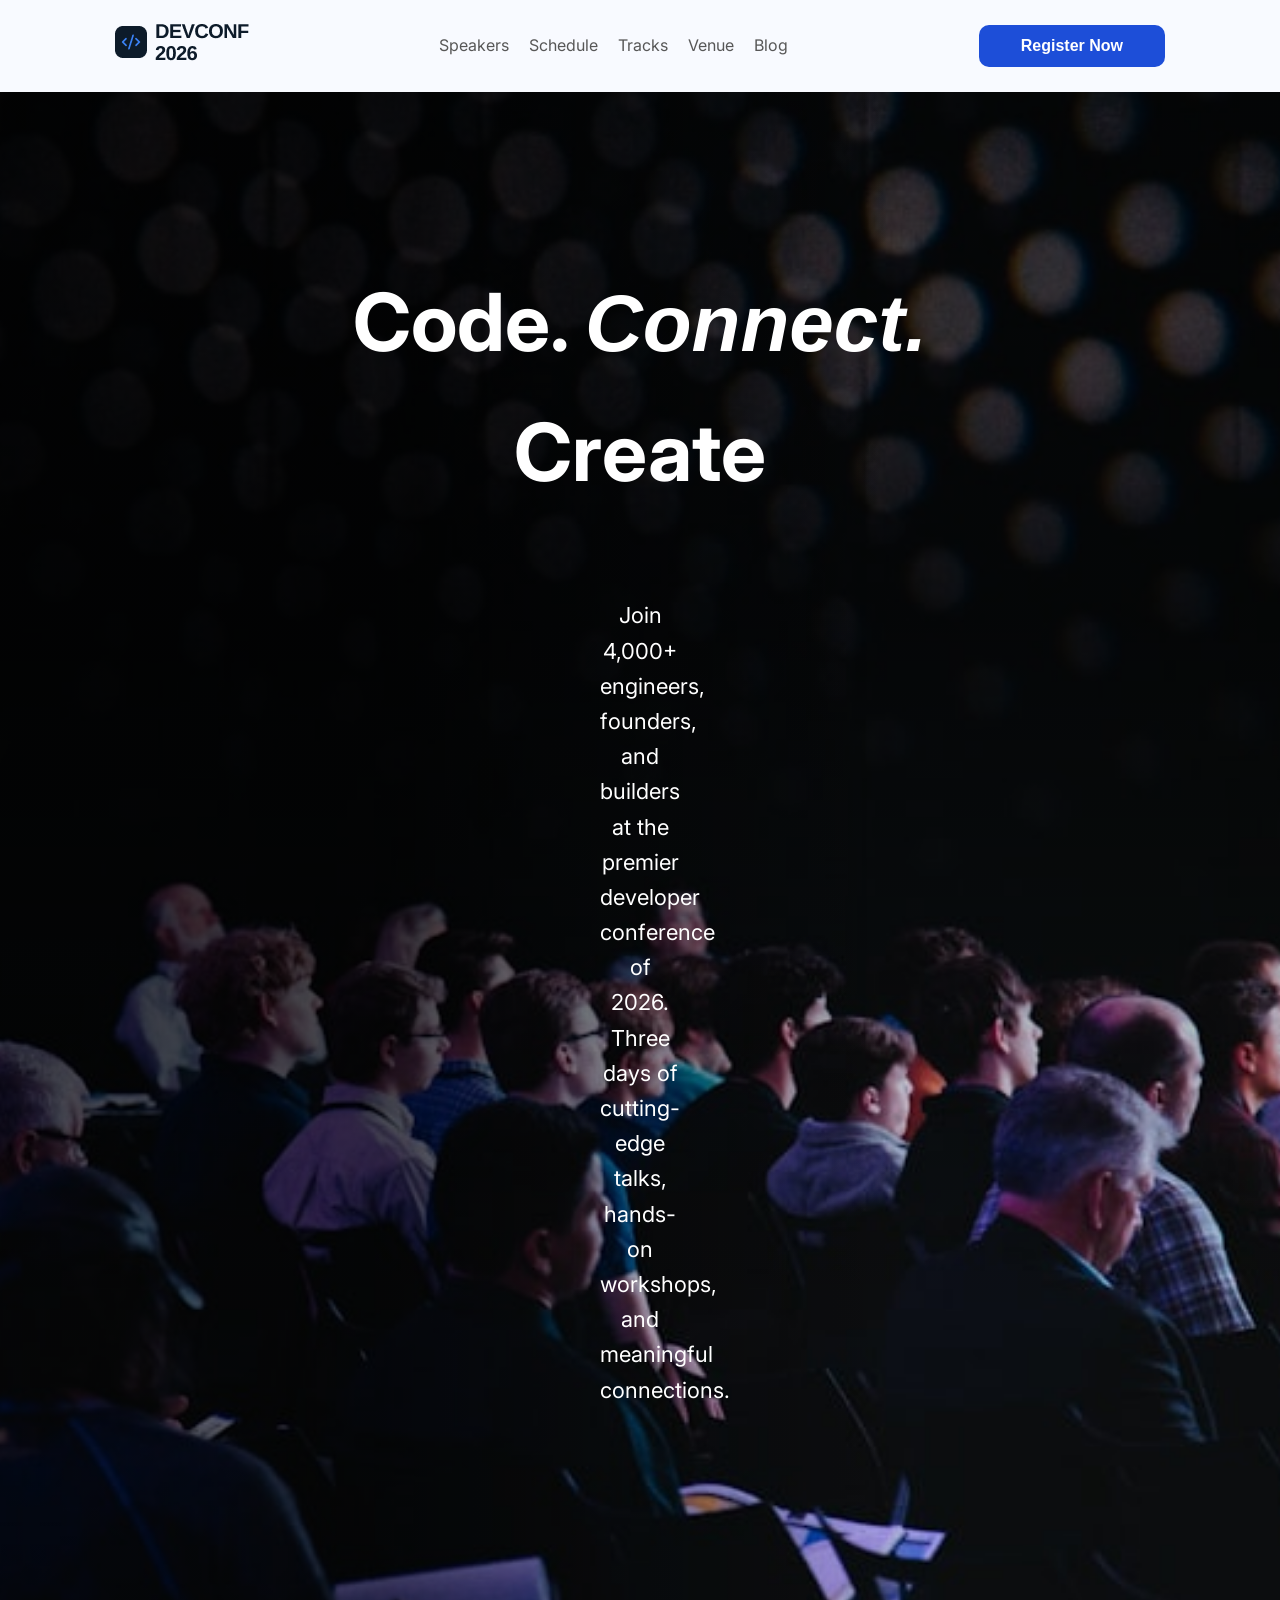
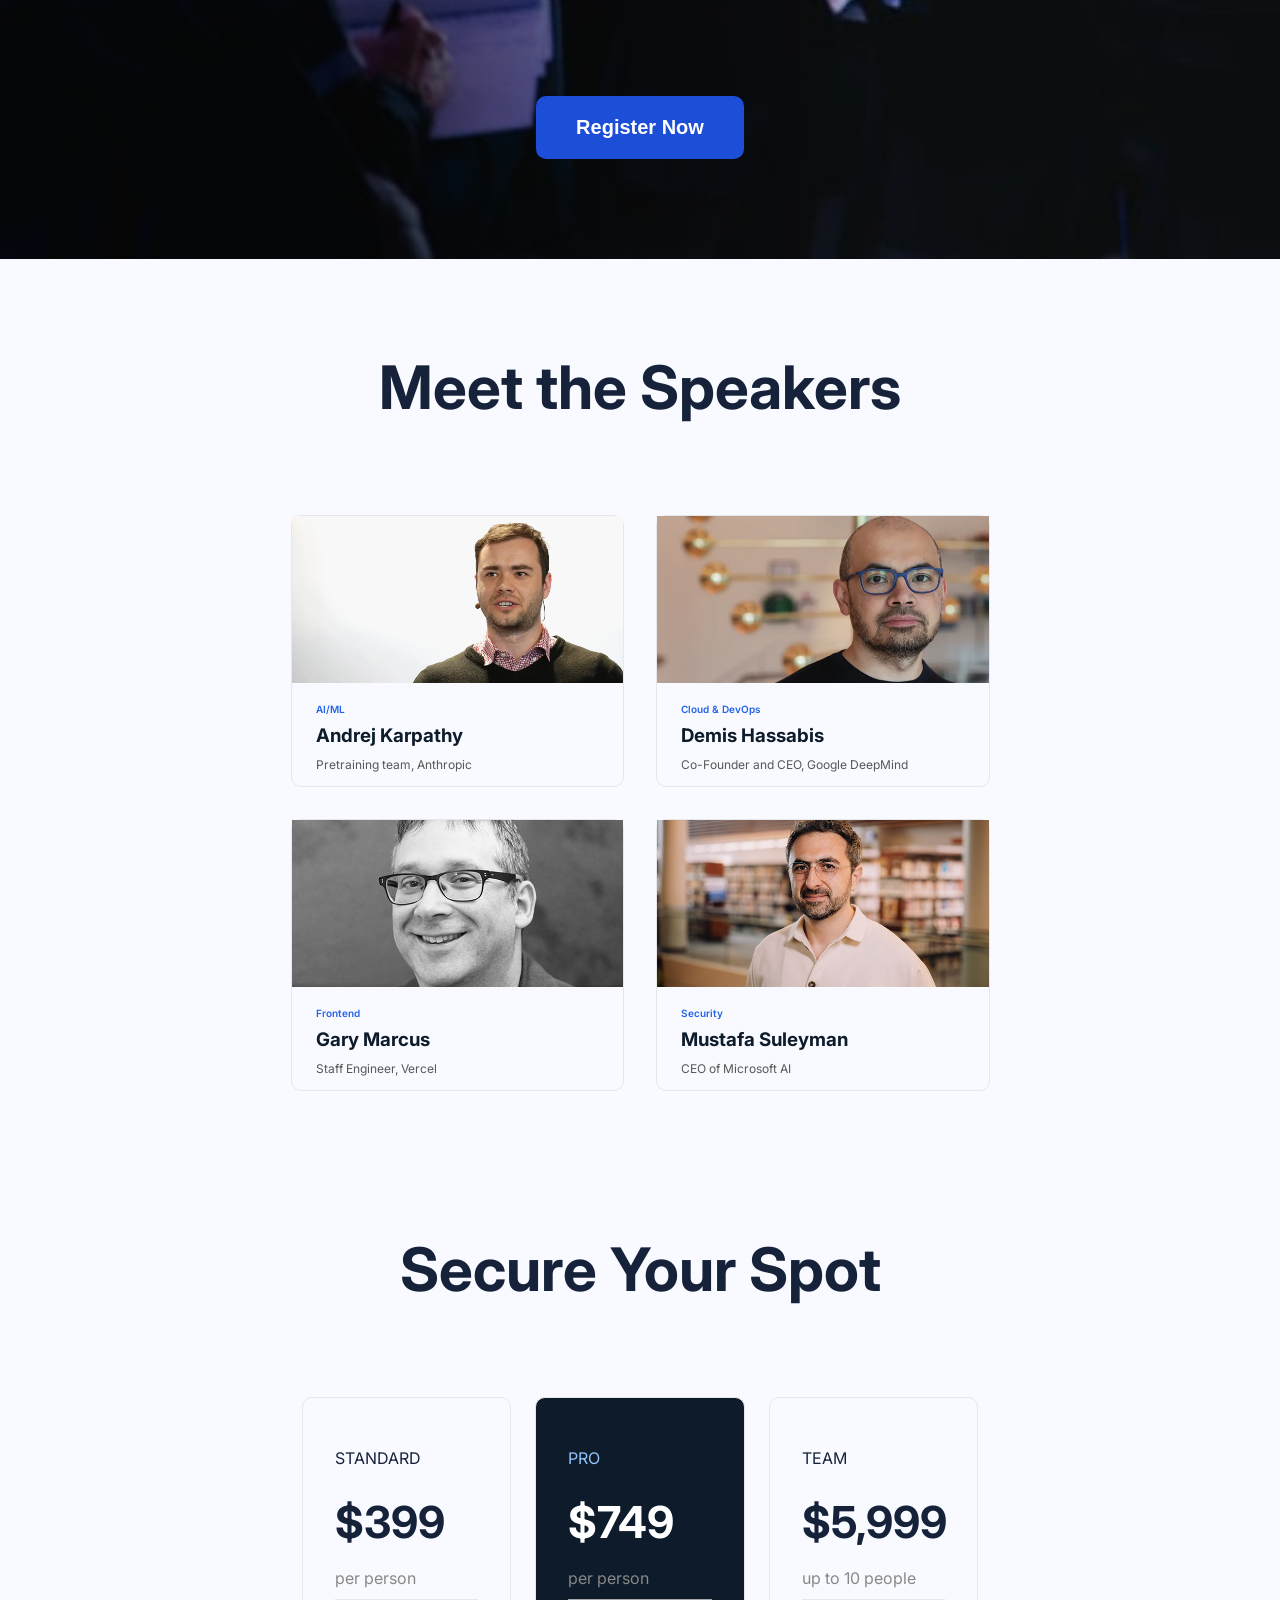
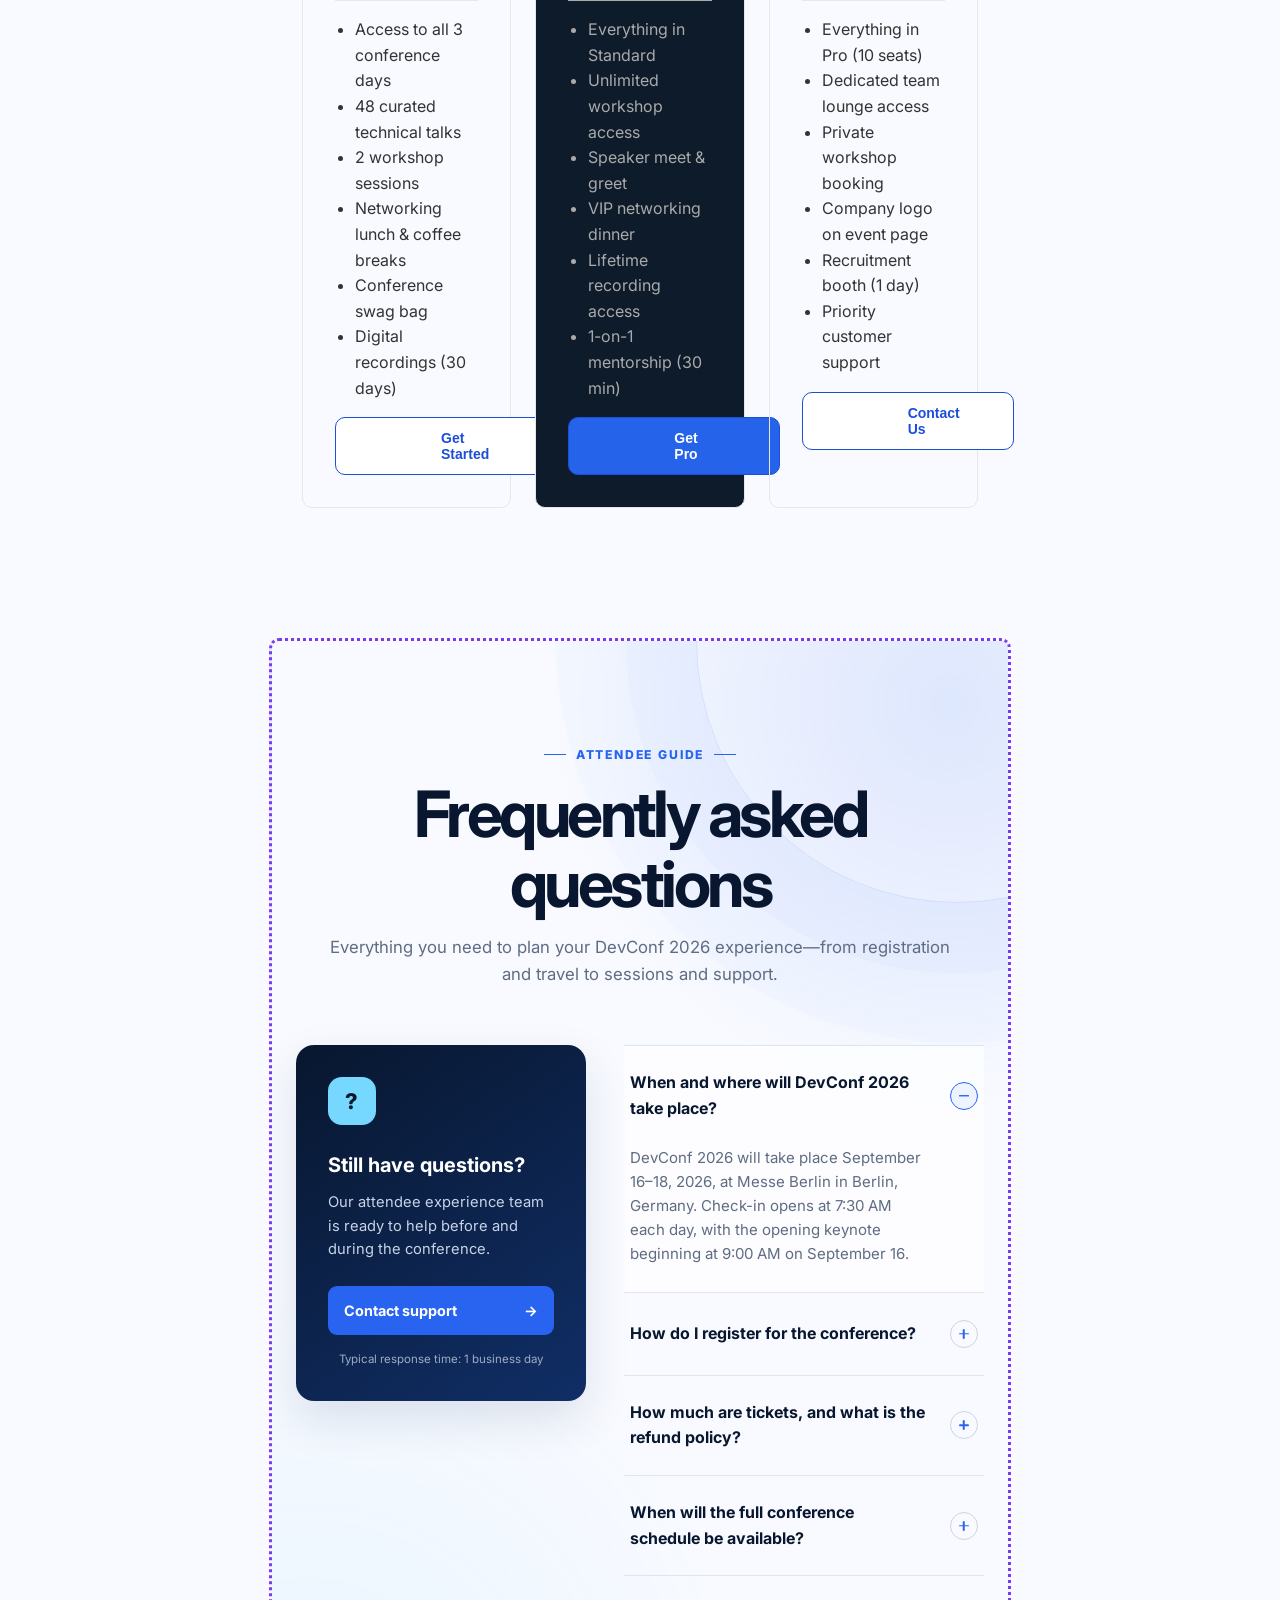
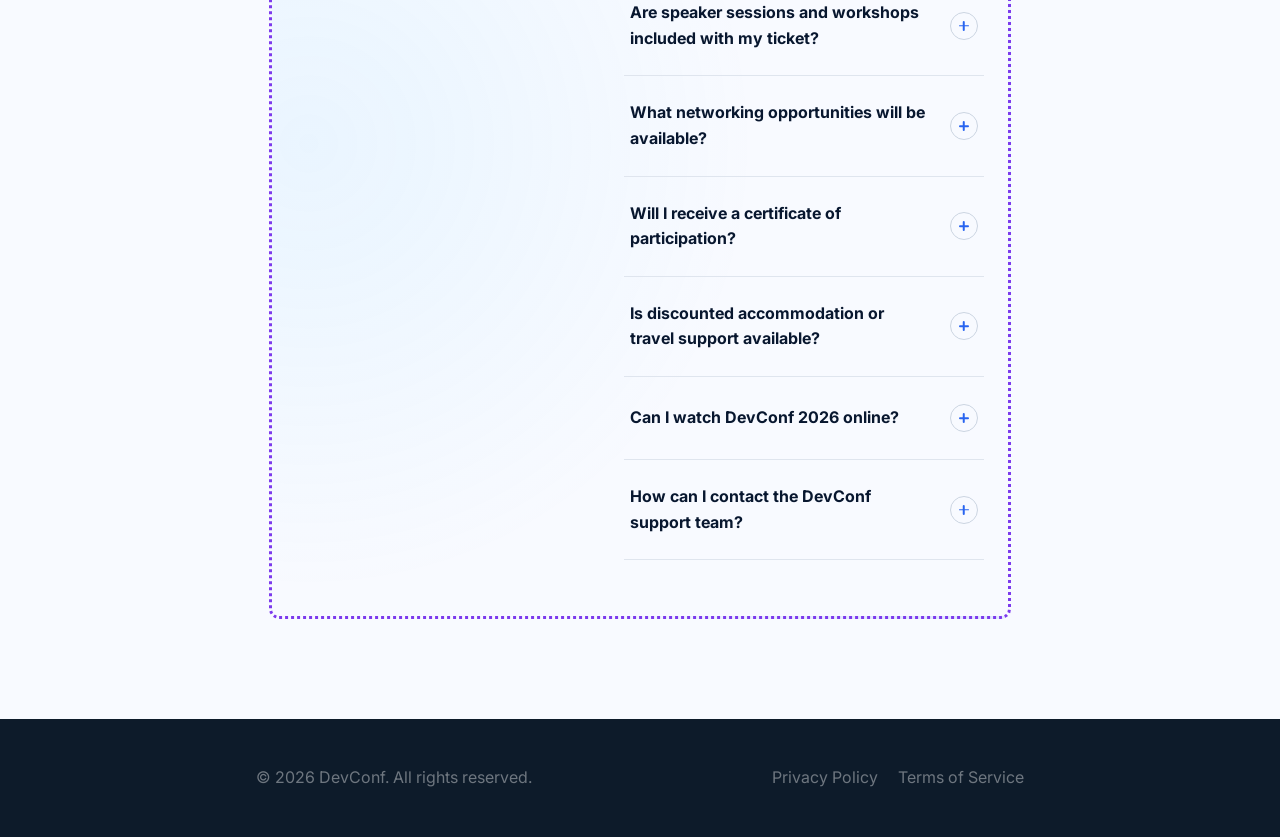
==== commit 45779e07: "Added Footer" ====
--- a/index.html
+++ b/index.html
@@ -215,5 +215,12 @@
     </section>
         <!-- FAQ section -->
     </main>
+
+    <footer class="" style="background-color: #0D1B2A; color: rgba(255, 255, 255, 0.4);">
+        <div class="footer-des">
+            <p class="">© 2026 DevConf. All rights reserved.</p>
+            <div style="display: flex; gap: 20px;"><p class="">Privacy Policy</p><p class="">Terms of Service</p></div>
+        </div>
+    </footer>
 </body>
 </html>
--- a/styles.css
+++ b/styles.css
@@ -434,4 +434,15 @@
   *, *::before, *::after { scroll-behavior: auto !important; transition: none !important; }
 }
 
-/* FAQ section */+/* FAQ section */
+
+/* Footer */
+.footer-des {
+    display: flex;
+    justify-content: space-between;
+    margin: 0 auto;
+    width: 60%;
+    max-width: 100%;
+    align-items: center;
+    padding: 30px 0;
+}
